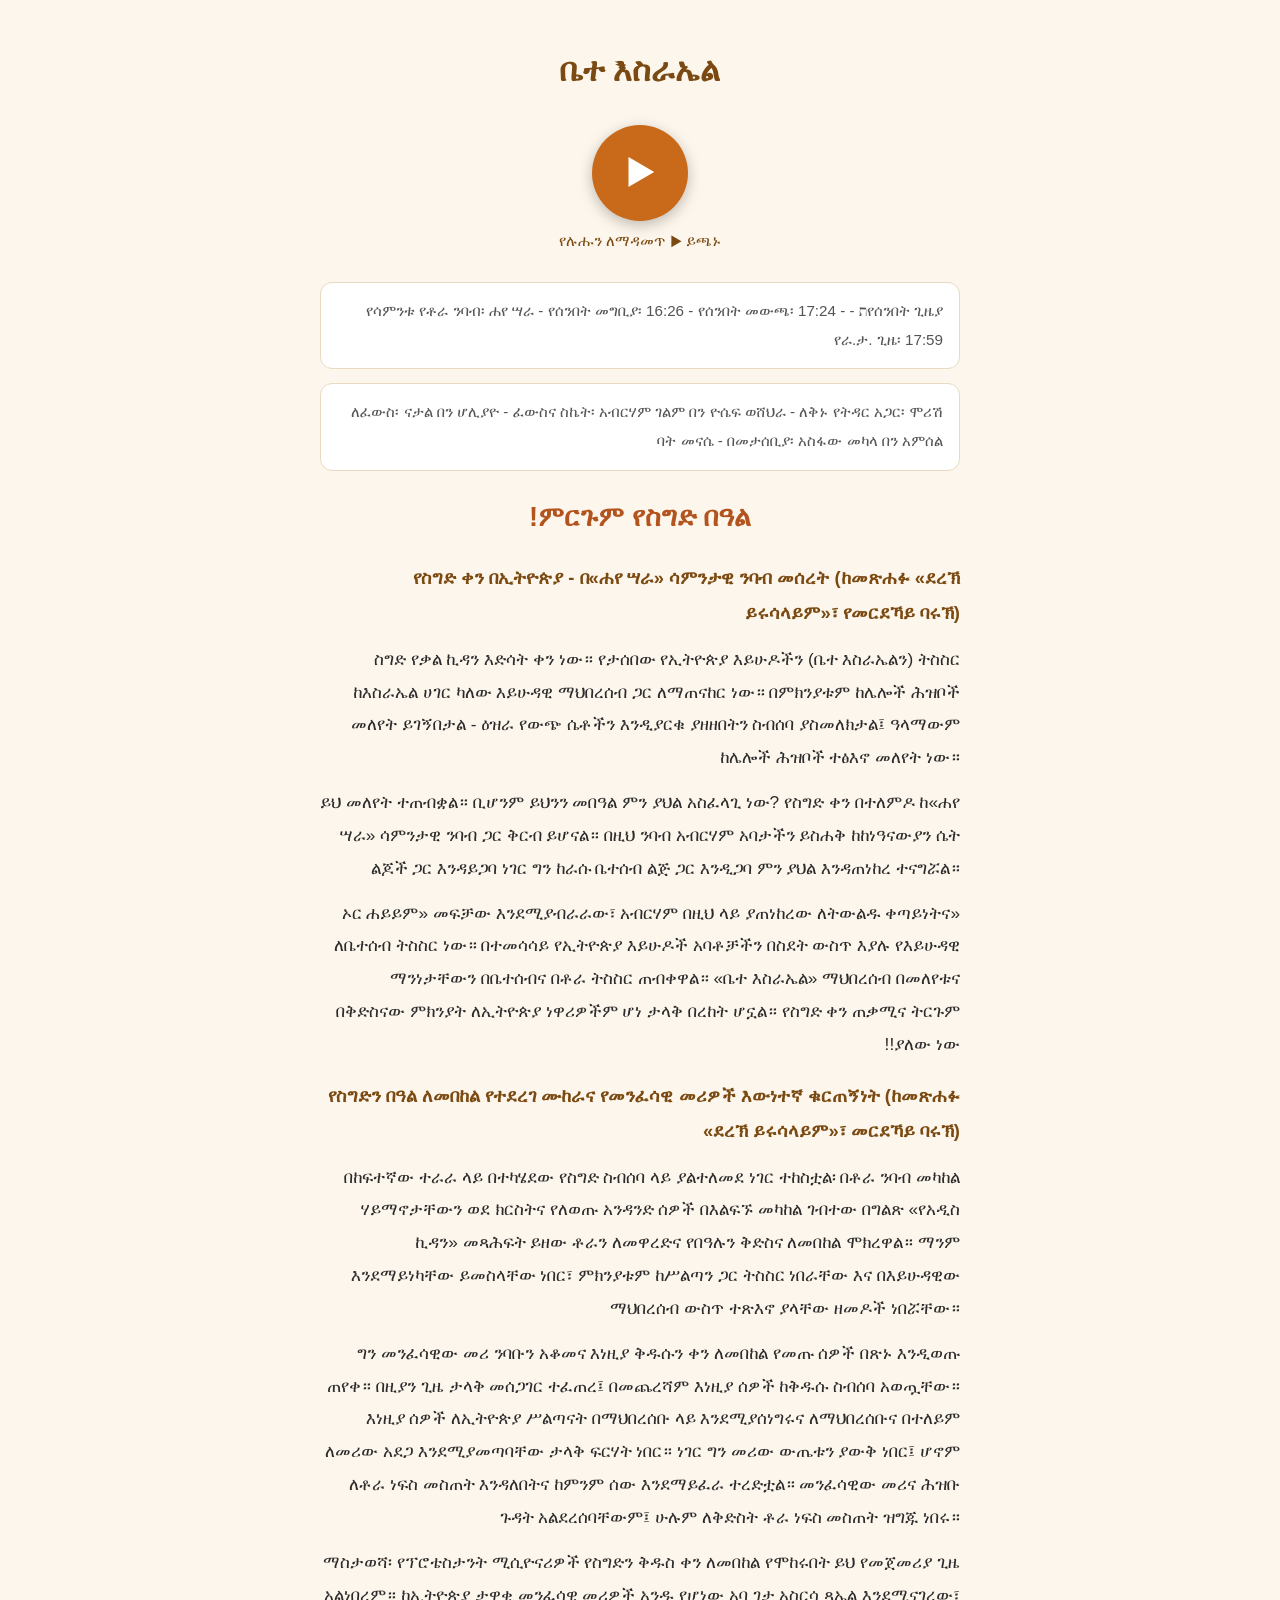
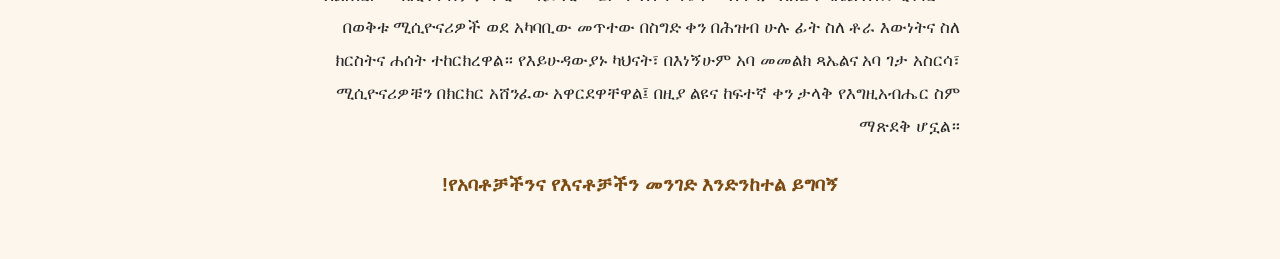
==== sigd-amharic.html @ 9b6aa39a "Add Sigd Amharic read-aloud page This HTML file contains the structure and content for the Sigd cele" ====
<!DOCTYPE html>
<html lang="am" dir="rtl">
<head>
<meta charset="UTF-8">
<meta name="viewport" content="width=device-width, initial-scale=1.0">
<title>ቤተ እስራኤል - ምርጉም የስግድ በዓል!</title>
<style>
  * { box-sizing: border-box; margin: 0; padding: 0; }
  body {
    font-family: "Noto Sans Ethiopic", "Nyala", "Abyssinica SIL", sans-serif;
    background: #fdf6ec;
    color: #2b2b2b;
    line-height: 1.9;
    padding: 16px;
  }
  .wrap { max-width: 640px; margin: 0 auto; }
  header {
    text-align: center;
    padding: 24px 12px 12px;
  }
  header h1 { font-size: 2rem; color: #7a4a12; }
  .player {
    position: sticky;
    top: 0;
    background: #fdf6ec;
    padding: 12px 0;
    text-align: center;
    z-index: 10;
  }
  #playBtn {
    width: 96px;
    height: 96px;
    border-radius: 50%;
    border: none;
    background: #c96a1b;
    color: #fff;
    font-size: 2.4rem;
    cursor: pointer;
    box-shadow: 0 4px 14px rgba(0,0,0,.25);
  }
  #playBtn:active { transform: scale(.96); }
  .hint { font-size: .95rem; color: #7a4a12; margin-top: 6px; }
  audio { width: 100%; margin-top: 10px; }
  .box {
    background: #fff;
    border: 1px solid #e8d9c0;
    border-radius: 12px;
    padding: 14px 16px;
    margin: 14px 0;
  }
  .times { font-size: .95rem; color: #555; }
  .ded { font-size: .95rem; color: #555; }
  h2.headline {
    text-align: center;
    color: #b3541e;
    font-size: 1.7rem;
    margin: 20px 0 6px;
  }
  h3 { color: #7a4a12; font-size: 1.15rem; margin: 18px 0 8px; }
  p { margin: 12px 0; font-size: 1.08rem; }
  .closing {
    text-align: center;
    font-weight: bold;
    color: #7a4a12;
    margin: 24px 0 40px;
    font-size: 1.2rem;
  }
</style>
</head>
<body>
<div class="wrap">
  <header>
    <h1>ቤተ እስራኤል</h1>
  </header>

  <div class="player">
    <button id="playBtn" aria-label="አጫውት">&#9654;</button>
    <div class="hint">የሉሑን ለማዳመጥ ▶ ይጫኑ</div>
    <audio id="audio" preload="none" src="sigd-amharic.mp3"></audio>
  </div>

  <div class="box times">
    የሰንበት ጊዜያת - የሳምንቱ የቶራ ንባብ፡ ሐየ ሣራ - የሰንበት መግቢያ፡ 16:26 - የሰንበት መውጫ፡ 17:24 - የራ.ታ. ጊዜ፡ 17:59
  </div>

  <div class="box ded">
    ለፈውስ፡ ናታል በን ሆሊያዮ - ፈውስና ስኬት፡ አብርሃም ገልም በን ዮሴፍ ወሸህራ - ለቅኑ የትዳር አጋር፡ ሞሪሽ ባት መናሴ - በመታሰቢያ፡ አስፋው መካላ በን አምሰል
  </div>

  <h2 class="headline">ምርጉም የስግድ በዓል!</h2>

  <h3>የስግድ ቀን በኢትዮጵያ - በ«ሐየ ሣራ» ሳምንታዊ ንባብ መሰረት (ከመጽሐፉ «ደረኽ ይሩሳላይም»፣ የመርደኻይ ባሩኽ)</h3>

  <p>ስግድ የቃል ኪዳን እድሳት ቀን ነው። የታሰበው የኢትዮጵያ እይሁዶችን (ቤተ እስራኤልን) ትስስር ከእስራኤል ሀገር ካለው እይሁዳዊ ማህበረሰብ ጋር ለማጠናከር ነው። በምክንያቱም ከሌሎች ሕዝቦች መለየት ይገኝበታል - ዕዝራ የውጭ ሴቶችን እንዲያርቁ ያዘዘበትን ስብሰባ ያስመለክታል፤ ዓላማውም ከሌሎች ሕዝቦች ተፅእኖ መለየት ነው።</p>

  <p>ይህ መለየት ተጠብቋል። ቢሆንም ይህንን መበዓል ምን ያህል አስፈላጊ ነው? የስግድ ቀን በተለምዶ ከ«ሐየ ሣራ» ሳምንታዊ ንባብ ጋር ቅርብ ይሆናል። በዚህ ንባብ አብርሃም አባታችን ይስሐቅ ከከነዓናውያን ሴት ልጆች ጋር እንዳይጋባ ነገር ግን ከራሱ ቤተሰብ ልጅ ጋር እንዲጋባ ምን ያህል እንዳጠነከረ ተናግሯል።</p>

  <p>«ኦር ሐይይም» መፍቻው እንደሚያብራራው፣ አብርሃም በዚህ ላይ ያጠነከረው ለትውልዱ ቀጣይነትና ለቤተሰብ ትስስር ነው። በተመሳሳይ የኢትዮጵያ እይሁዶች አባቶቻችን በስደት ውስጥ እያሉ የእይሁዳዊ ማንነታቸውን በቤተሰብና በቶራ ትስስር ጠብቀዋል። «ቤተ እስራኤል» ማህበረሰብ በመለየቱና በቅድስናው ምክንያት ለኢትዮጵያ ነዋሪዎችም ሆነ ታላቅ በረከት ሆኗል። የስግድ ቀን ጠቃሚና ትርጉም ያለው ነው!!</p>

  <h3>የስግድን በዓል ለመበከል የተደረገ ሙከራና የመንፈሳዊ መሪዎች እውነተኛ ቁርጠኝነት (ከመጽሐፉ «ደረኽ ይሩሳላይም»፣ መርደኻይ ባሩኽ)</h3>

  <p>በከፍተኛው ተራራ ላይ በተካሄደው የስግድ ስብሰባ ላይ ያልተለመደ ነገር ተከስቷል፡ በቶራ ንባብ መካከል ሃይማኖታቸውን ወደ ክርስትና የለወጡ አንዳንድ ሰዎች በእልፍኙ መካከል ገብተው በግልጽ «የአዲስ ኪዳን» መጻሕፍት ይዘው ቶራን ለመዋረድና የበዓሉን ቅድስና ለመበከል ሞክረዋል። ማንም እንደማይነካቸው ይመስላቸው ነበር፣ ምክንያቱም ከሥልጣን ጋር ትስስር ነበራቸው እና በእይሁዳዊው ማህበረሰብ ውስጥ ተጽእኖ ያላቸው ዘመዶች ነበሯቸው።</p>

  <p>ግን መንፈሳዊው መሪ ንባቡን አቆመና እነዚያ ቅዱሱን ቀን ለመበከል የመጡ ሰዎች በጽኑ እንዲወጡ ጠየቀ። በዚያን ጊዜ ታላቅ መሰጋገር ተፈጠረ፤ በመጨረሻም እነዚያ ሰዎች ከቅዱሱ ስብሰባ አወጧቸው። እነዚያ ሰዎች ለኢትዮጵያ ሥልጣናት በማህበረሰቡ ላይ እንደሚያሰነግሩና ለማህበረሰቡና በተለይም ለመሪው አደጋ እንደሚያመጣባቸው ታላቅ ፍርሃት ነበር። ነገር ግን መሪው ውጤቱን ያውቅ ነበር፤ ሆኖም ለቶራ ነፍስ መስጠት እንዳለበትና ከምንም ሰው እንደማይፈራ ተረድቷል። መንፈሳዊው መሪና ሕዝቡ ጉዳት አልደረሰባቸውም፤ ሁሉም ለቅድስት ቶራ ነፍስ መስጠት ዝግጁ ነበሩ።</p>

  <p>ማስታወሻ፡ የፕሮቴስታንት ሚሲዮናሪዎች የስግድን ቅዱስ ቀን ለመበከል የሞከሩበት ይህ የመጀመሪያ ጊዜ አልነበረም። ከኢትዮጵያ ታዋቂ መንፈሳዊ መሪዎች አንዱ የሆነው አባ ገታ አስርሳ ጻኤል እንደሚናገረው፣ በወቅቱ ሚሲዮናሪዎች ወደ አካባቢው መጥተው በስግድ ቀን በሕዝብ ሁሉ ፊት ስለ ቶራ እውነትና ስለ ክርስትና ሐሰት ተከርክረዋል። የእይሁዳውያኑ ካህናት፣ በእነኝሁም አባ መመልክ ጻኤልና አባ ገታ አስርሳ፣ ሚሲዮናሪዎቹን በክርክር አሸንፈው አዋርደዋቸዋል፤ በዚያ ልዩና ከፍተኛ ቀን ታላቅ የእግዚአብሔር ስም ማጽደቅ ሆኗል።</p>

  <p class="closing">የአባቶቻችንና የእናቶቻችን መንገድ እንድንከተል ይግባኝ!</p>
</div>

<script>
  var btn = document.getElementById('playBtn');
  var audio = document.getElementById('audio');
  btn.addEventListener('click', function () {
    if (audio.paused) { audio.play(); } else { audio.pause(); }
  });
  audio.addEventListener('play', function () { btn.innerHTML = '&#10073;&#10073;'; });
  audio.addEventListener('pause', function () { btn.innerHTML = '&#9654;'; });
  audio.addEventListener('ended', function () { btn.innerHTML = '&#9654;'; });
</script>
</body>
</html>
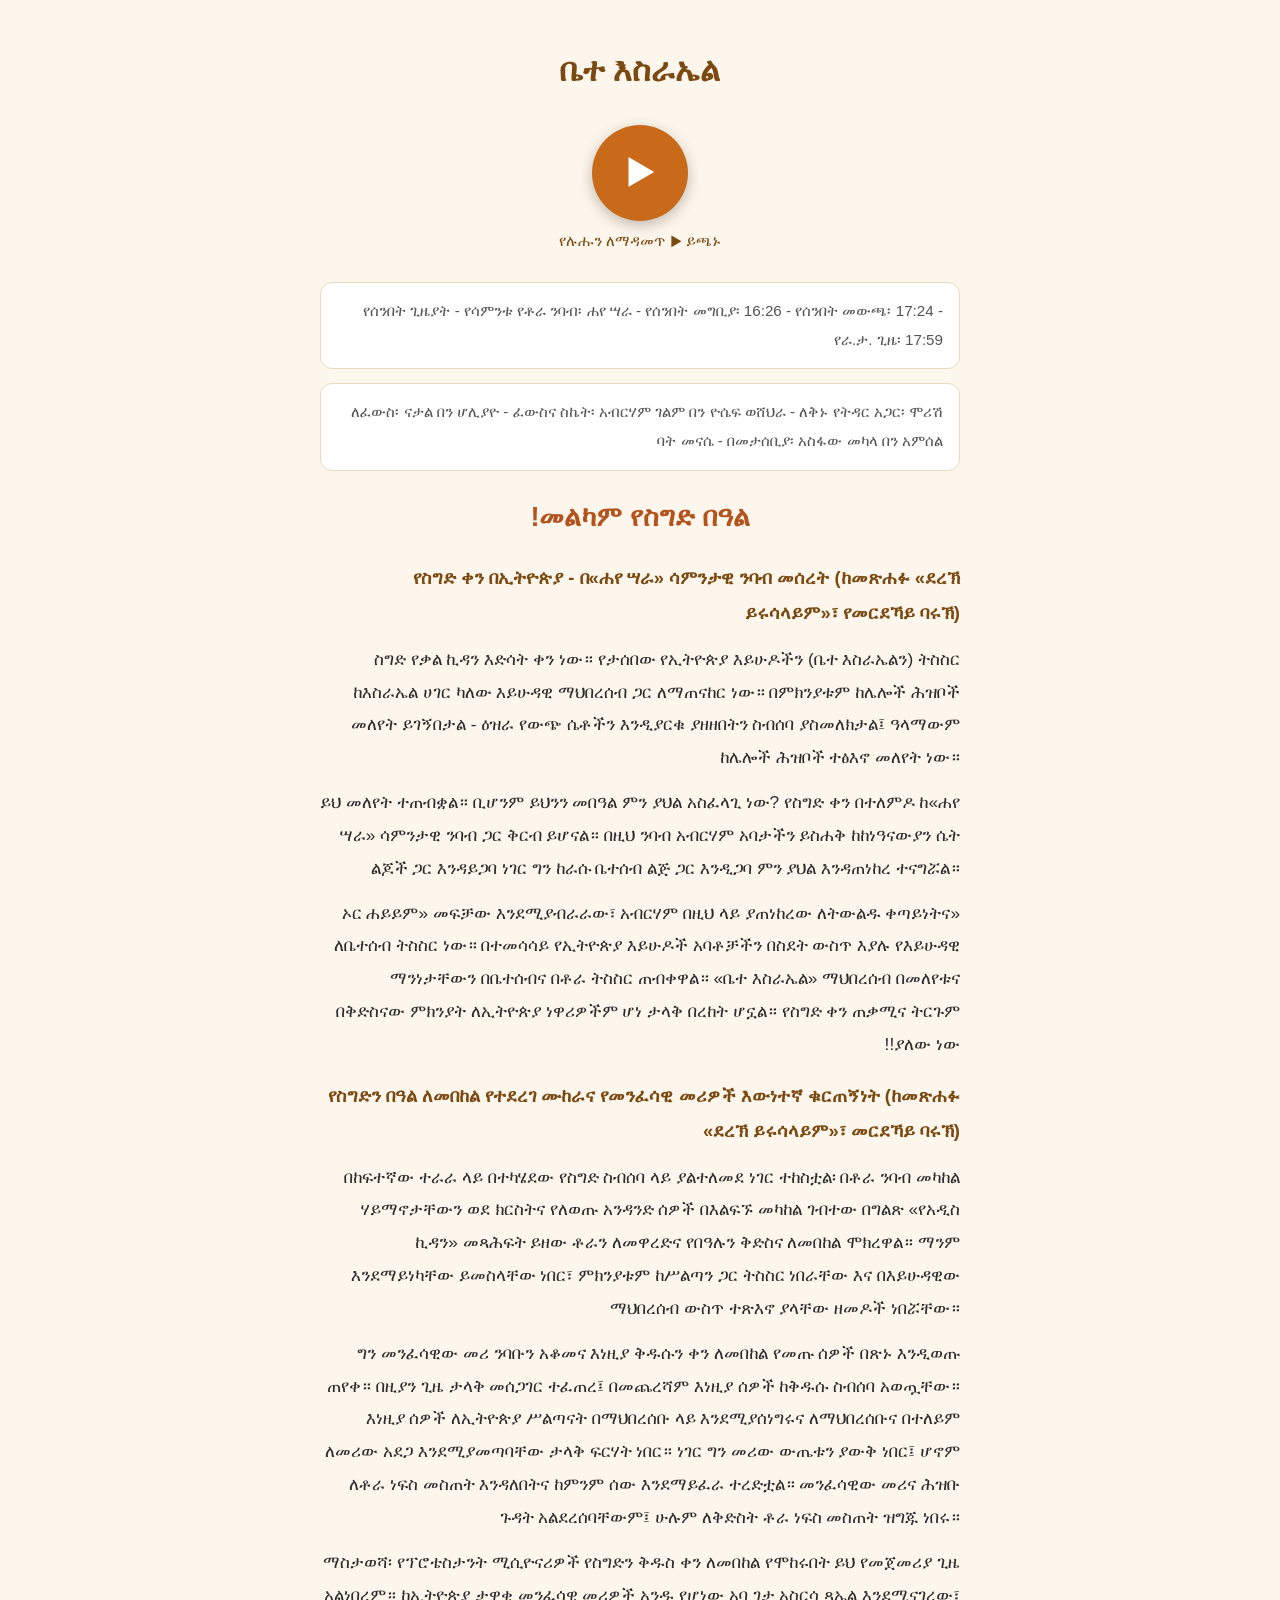
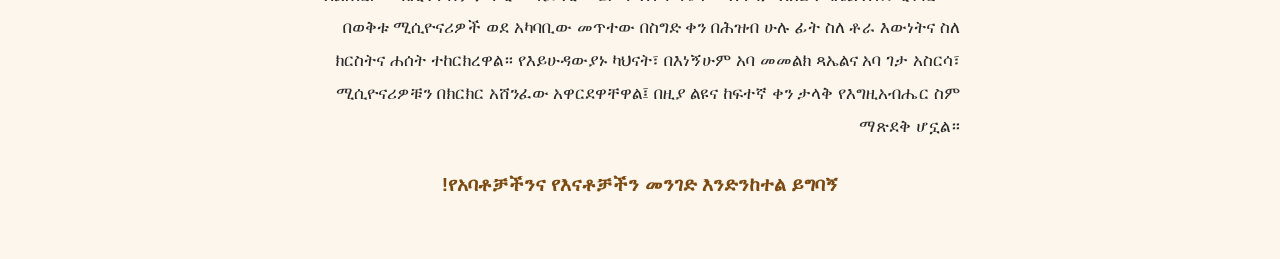
==== commit 25da01fc: "Update title and headings in sigd-amharic.html" ====
--- a/sigd-amharic.html
+++ b/sigd-amharic.html
@@ -3,7 +3,7 @@
 <head>
 <meta charset="UTF-8">
 <meta name="viewport" content="width=device-width, initial-scale=1.0">
-<title>ቤተ እስራኤል - ምርጉም የስግድ በዓል!</title>
+<title>ቤተ እስራኤል - መልካም የስግድ በዓል!</title>
 <style>
   * { box-sizing: border-box; margin: 0; padding: 0; }
   body {
@@ -76,18 +76,18 @@
   <div class="player">
     <button id="playBtn" aria-label="አጫውት">&#9654;</button>
     <div class="hint">የሉሑን ለማዳመጥ ▶ ይጫኑ</div>
-    <audio id="audio" preload="none" src="sigd-amharic.mp3"></audio>
+    <audio id="audio" preload="none" src="https://github.com/nrumdm-ai/module-E/releases/download/sigd-amharic-v1/sigd-amharic.mp3"></audio>
   </div>
 
   <div class="box times">
-    የሰንበት ጊዜያת - የሳምንቱ የቶራ ንባብ፡ ሐየ ሣራ - የሰንበት መግቢያ፡ 16:26 - የሰንበት መውጫ፡ 17:24 - የራ.ታ. ጊዜ፡ 17:59
+    የሰንበት ጊዜያት - የሳምንቱ የቶራ ንባብ፡ ሐየ ሣራ - የሰንበት መግቢያ፡ 16:26 - የሰንበት መውጫ፡ 17:24 - የራ.ታ. ጊዜ፡ 17:59
   </div>
 
   <div class="box ded">
     ለፈውስ፡ ናታል በን ሆሊያዮ - ፈውስና ስኬት፡ አብርሃም ገልም በን ዮሴፍ ወሸህራ - ለቅኑ የትዳር አጋር፡ ሞሪሽ ባት መናሴ - በመታሰቢያ፡ አስፋው መካላ በን አምሰል
   </div>
 
-  <h2 class="headline">ምርጉም የስግድ በዓል!</h2>
+  <h2 class="headline">መልካም የስግድ በዓል!</h2>
 
   <h3>የስግድ ቀን በኢትዮጵያ - በ«ሐየ ሣራ» ሳምንታዊ ንባብ መሰረት (ከመጽሐፉ «ደረኽ ይሩሳላይም»፣ የመርደኻይ ባሩኽ)</h3>
 
@@ -120,3 +120,4 @@
 </script>
 </body>
 </html>
+
